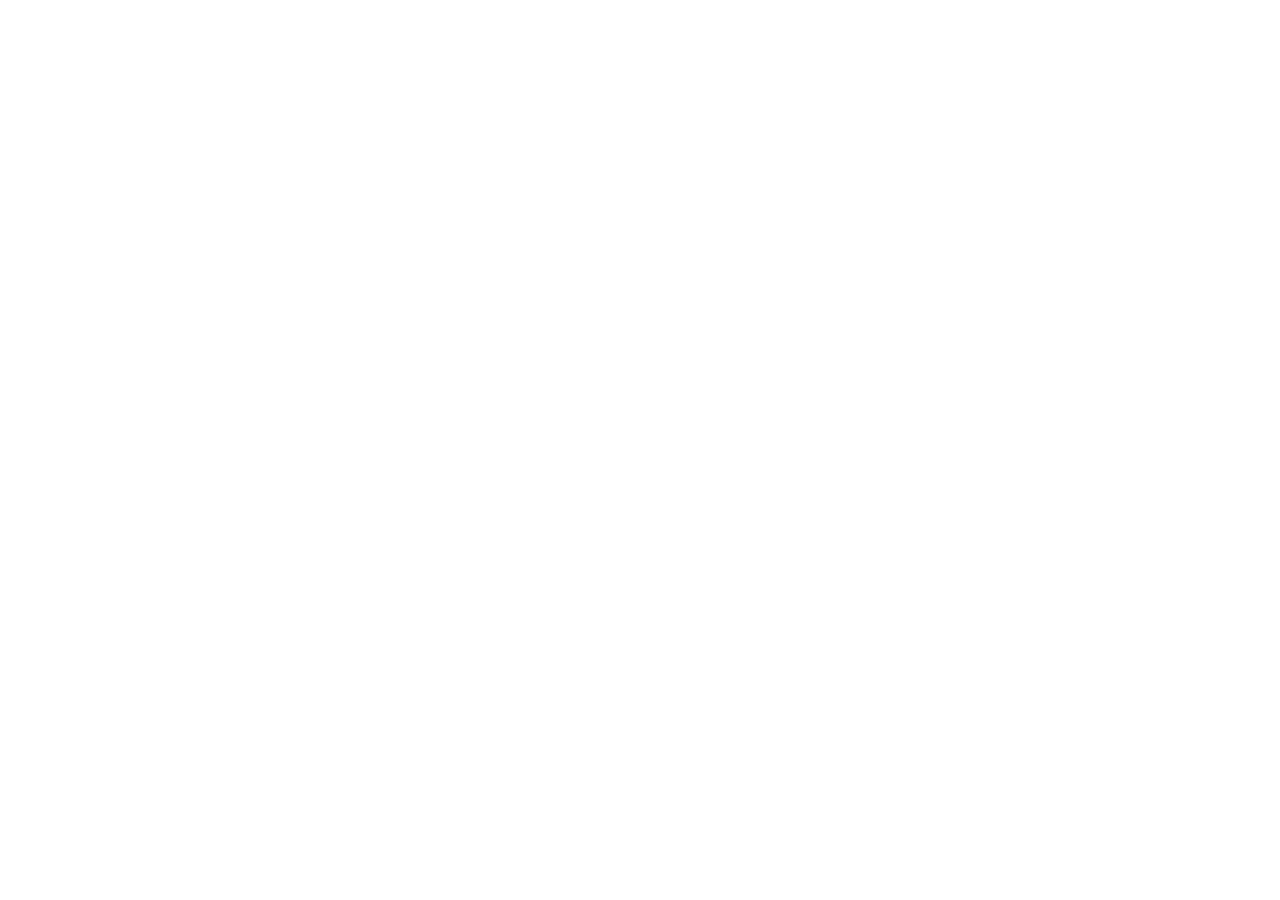
==== index.html @ a3e5c489 "Criar estrutura de pastas" ====
<!doctype html>
<html lang="pt-BR">
  <head>
    <meta charset="UTF-8" />
    <meta name="viewport" content="width=device-width, initial-scale=1.0" />
    <title>Projeto Integrador</title>
  </head>
  <body>
  </body>
</html>
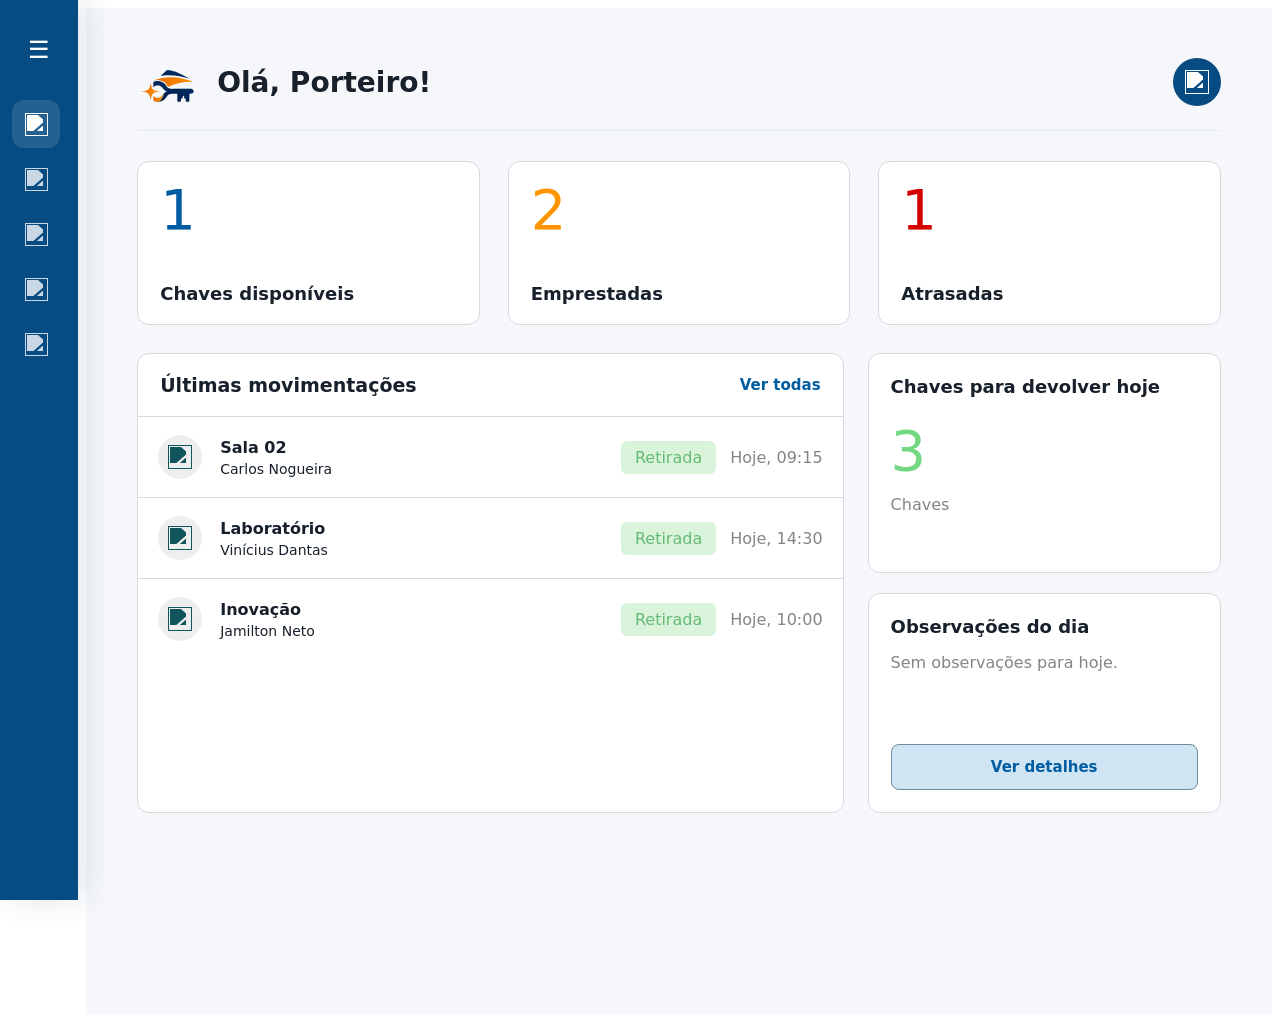
==== commit 7034c650: "ajuste de telas, navegação e elementos visuais" ====
--- a/index.html
+++ b/index.html
@@ -1,10 +1,12 @@
 <!doctype html>
 <html lang="pt-BR">
-  <head>
-    <meta charset="UTF-8" />
-    <meta name="viewport" content="width=device-width, initial-scale=1.0" />
-    <title>Projeto Integrador</title>
-  </head>
-  <body>
-  </body>
-</html>
+<head>
+    <meta charset="utf-8">
+    <meta name="viewport" content="width=device-width, initial-scale=1">
+    <meta http-equiv="refresh" content="0; url=pages/dashboard.html">
+    <title>Sistema de gerenciamento de chaves</title>
+</head>
+<body>
+    <p><a href="pages/dashboard.html">Acessar o Dashboard</a></p>
+</body>
+</html>
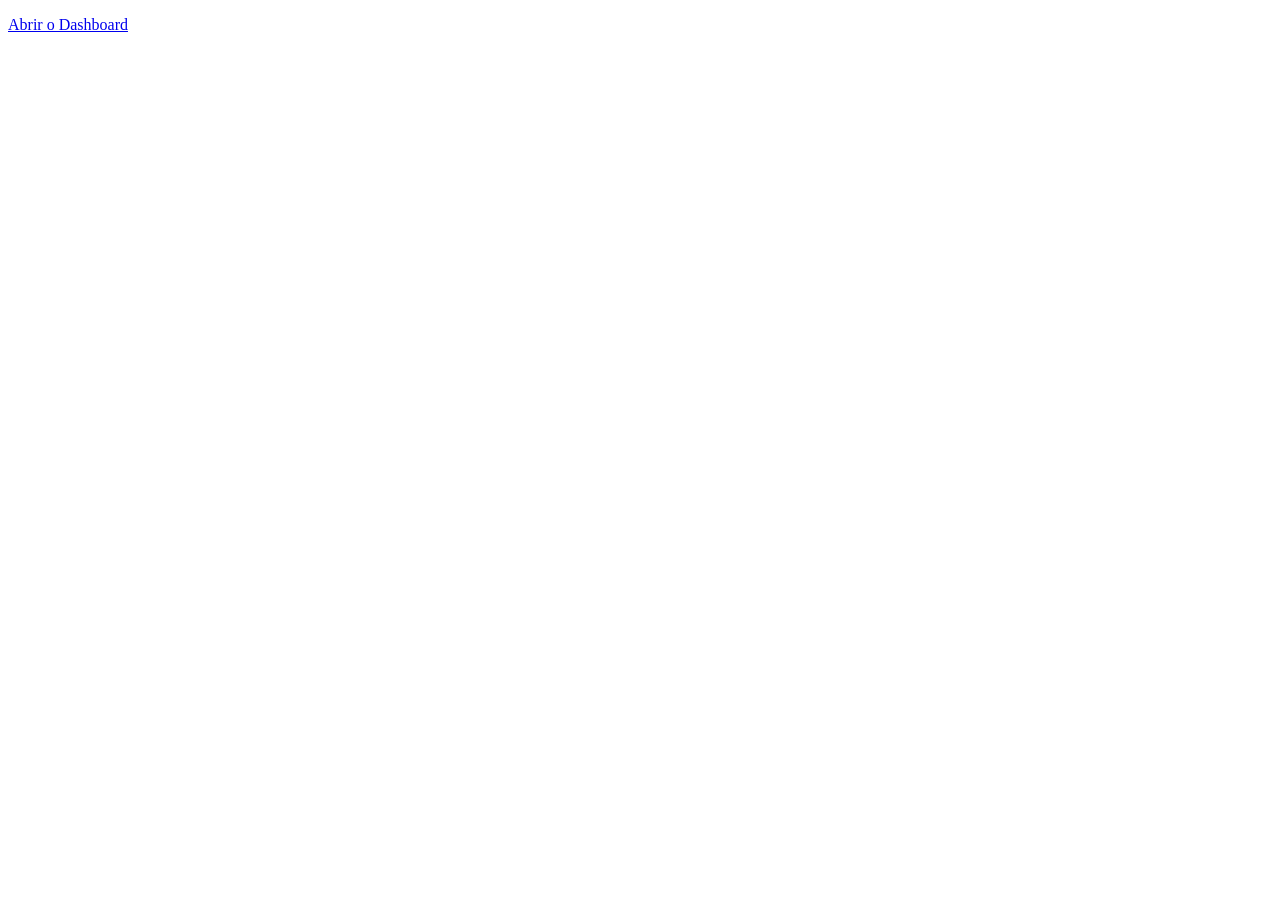
==== commit d4b9961a: "Finalização do frontend" ====
--- a/index.html
+++ b/index.html
@@ -3,10 +3,10 @@
 <head>
     <meta charset="utf-8">
     <meta name="viewport" content="width=device-width, initial-scale=1">
-    <meta http-equiv="refresh" content="0; url=pages/dashboard.html">
+    <meta http-equiv="refresh" content="0; url=pages/dashboard.php">
     <title>Sistema de gerenciamento de chaves</title>
 </head>
 <body>
-    <p><a href="pages/dashboard.html">Acessar o Dashboard</a></p>
+    <p><a href="pages/dashboard.php">Abrir o Dashboard</a></p>
 </body>
 </html>
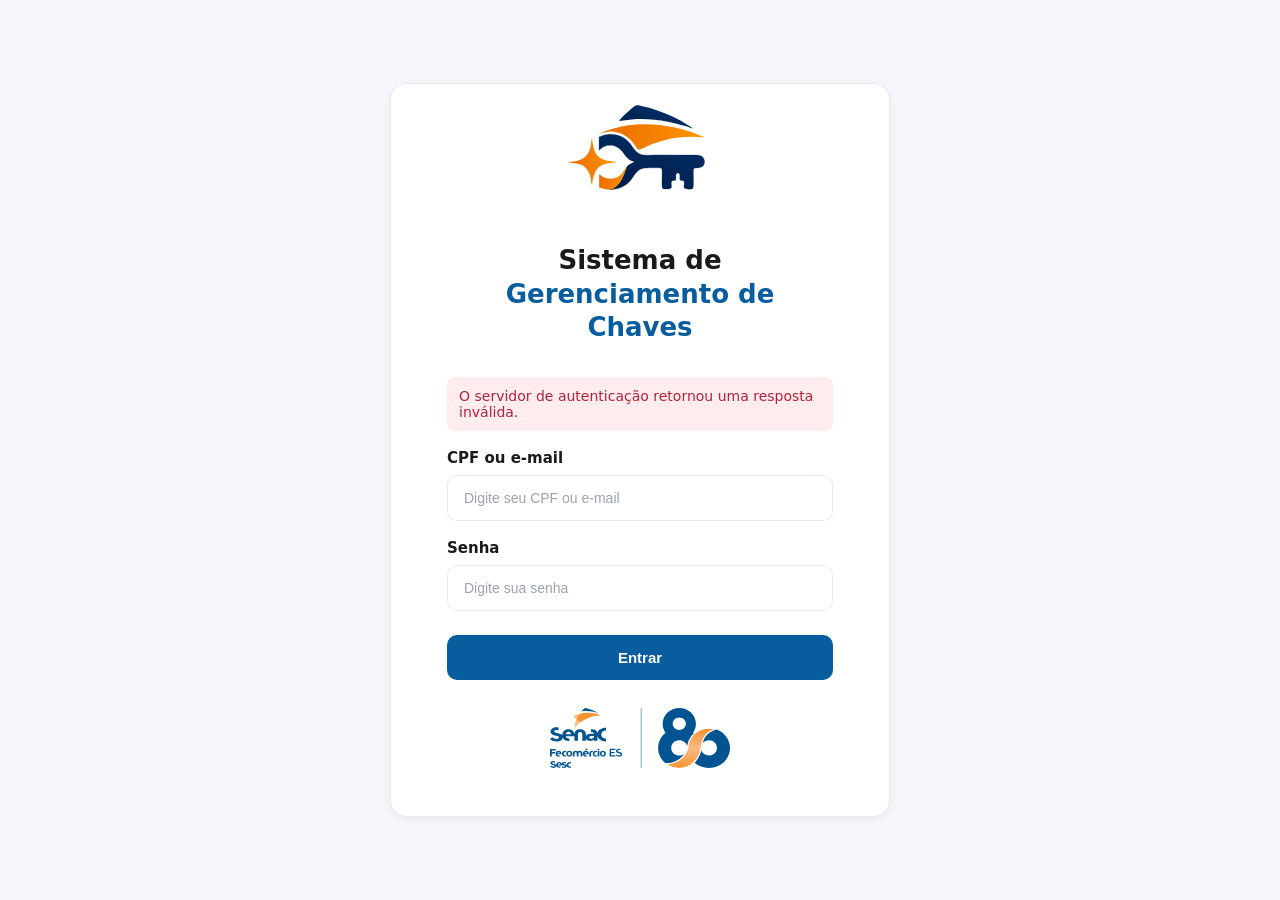
==== commit 53b7c1aa: "Add button exit and esqueceu senha" ====
--- a/index.html
+++ b/index.html
@@ -3,10 +3,10 @@
 <head>
     <meta charset="utf-8">
     <meta name="viewport" content="width=device-width, initial-scale=1">
-    <meta http-equiv="refresh" content="0; url=pages/dashboard.php">
+    <meta http-equiv="refresh" content="0; url=pages/login.html">
     <title>Sistema de gerenciamento de chaves</title>
 </head>
 <body>
-    <p><a href="pages/dashboard.php">Abrir o Dashboard</a></p>
+    <p><a href="pages/login.html">Abrir o Login</a></p>
 </body>
 </html>
